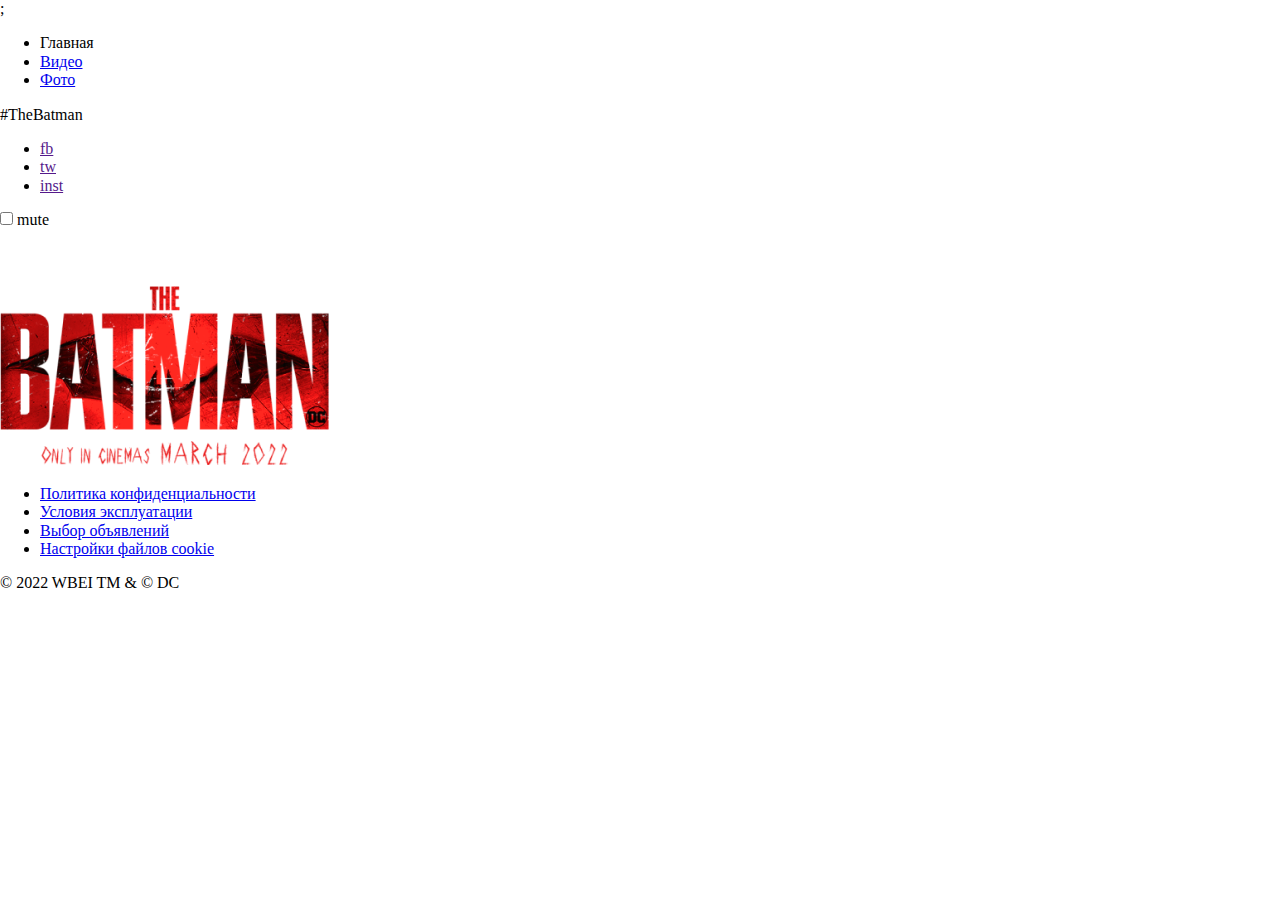
==== index.html @ fecd86e0 "init project" ====
<!DOCTYPE html>
<html lang="ru">
<head>
  <meta charset="UTF-8">
  <meta http-equiv="X-UA-Compatible" content="IE=edge">
  <meta name="viewport" content="width=device-width, initial-scale=1.0">
  <link rel="stylesheet" href="style/normalize.css">
  ;<link rel="stylesheet" href="style.css">
  <title>Batman 2022</title>
</head>
<body>
  <header class="header">
    <nav class="header__navigation navigation">
      <ul class="navigation__list">
        <li class="navigation__item">
          <a class="navigation__link">Главная</a>
        </li>
        <li class="navigation__item">
          <a class="navigation__link" href="video.html">Видео</a>
        </li>
        <li class="navigation__item">
          <a class="navigation__link" href="photo.html">Фото</a>
        </li>
      </ul>
      <p class="header__hastag">#TheBatman</p>
      <ul class="header__social social">
        <li class="social__item">
          <a href="" class="social__link">fb</a>
        </li>
        <li class="social__item">
          <a href="" class="social__link">tw</a>
        </li>
        <li class="social__item">
          <a href="" class="social__link">inst</a>
        </li>
      </ul>
    </nav>
    <div class="mute">
      <input class="mute__checkbox" type="checkbox"  id="mute">
      <label for="mute" class="mute__label">mute</label>
    </div>
  </header>

  <main class="main">
    <img class="logo" src="img/logo.png" alt="logotyp" width="329" height="235">
  </main>

  <footer class="footer">
    <ul class="footer__links">
      <li><a href="#" class="footer_link">Политика конфиденциальности</a></li>
      <li><a href="#" class="footer_link">Условия эксплуатации</a></li>
      <li><a href="#" class="footer_link">Выбор объявлений</a></li>
      <li><a href="#" class="footer_link">Настройки файлов cookie</a></li>
    </ul>

    <p class="footer_copyright">© 2022 WBEI TM & © DC</p>
  </footer>
</body>
</html>
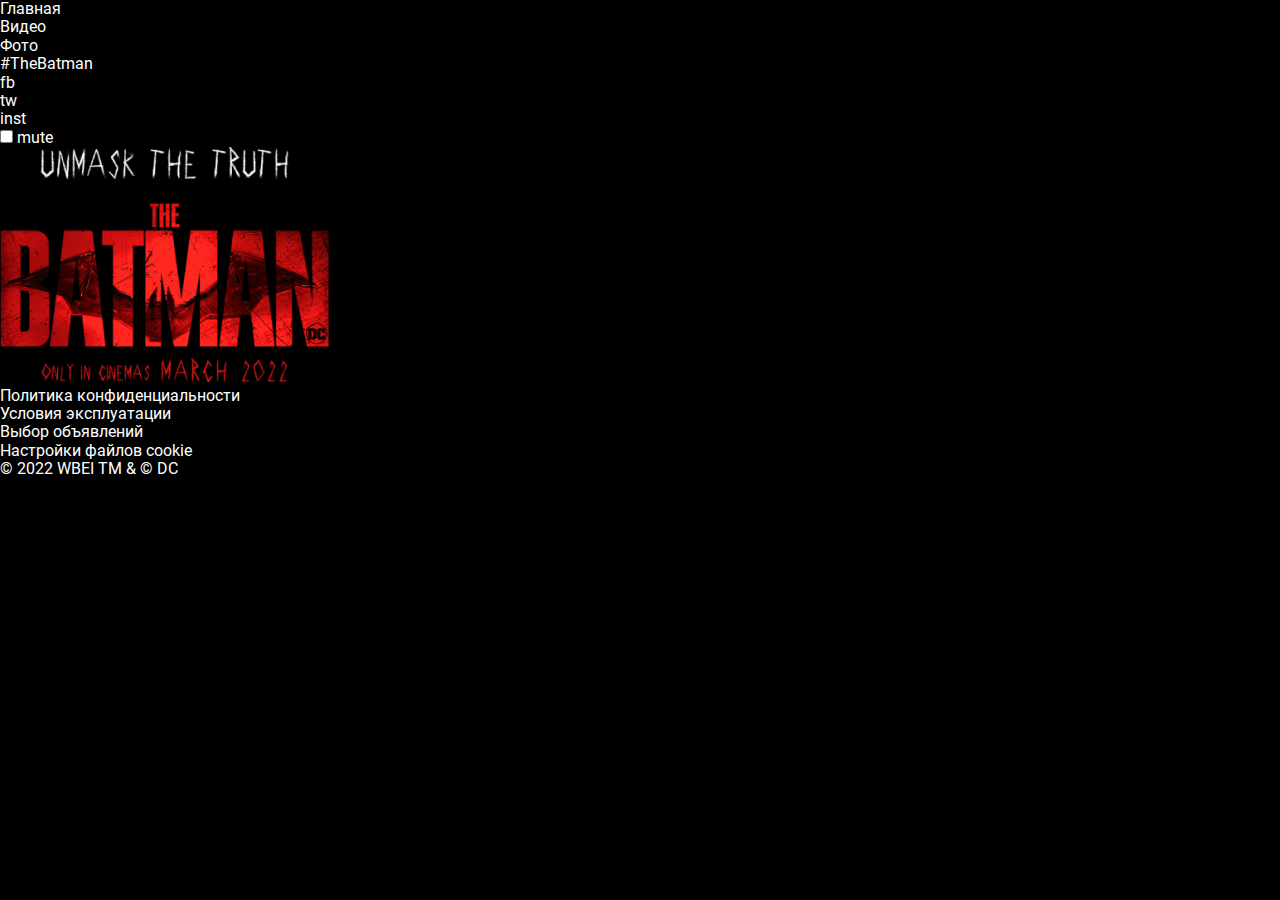
==== commit 106ad39d: "day1" ====
--- a/index.html
+++ b/index.html
@@ -4,8 +4,12 @@
   <meta charset="UTF-8">
   <meta http-equiv="X-UA-Compatible" content="IE=edge">
   <meta name="viewport" content="width=device-width, initial-scale=1.0">
+
+  <link rel="preload" href="fonts/roboto-v29-latin_cyrillic-regular.woff2" as="font" type="font/woff2" crossorigin>
+  <link rel="preload" href="fonts/roboto-v29-latin_cyrillic-500.woff2" as="font" type="font/woff2" crossorigin>
+  
   <link rel="stylesheet" href="style/normalize.css">
-  ;<link rel="stylesheet" href="style.css">
+  <link rel="stylesheet" href="style/style.css">
   <title>Batman 2022</title>
 </head>
 <body>
@@ -25,7 +29,7 @@
       <p class="header__hastag">#TheBatman</p>
       <ul class="header__social social">
         <li class="social__item">
-          <a href="" class="social__link">fb</a>
+          <a href="" class="social__link" aria-label="facebook">fb</a>
         </li>
         <li class="social__item">
           <a href="" class="social__link">tw</a>
@@ -41,7 +45,7 @@
     </div>
   </header>
 
-  <main class="main">
+  <main class="main_index">
     <img class="logo" src="img/logo.png" alt="logotyp" width="329" height="235">
   </main>
 
--- a/style/style.css
+++ b/style/style.css
@@ -0,0 +1,56 @@
+@font-face {
+  font-family: Roboto;
+  font-weight: 400;
+  font-display: swap;
+  src: local("Roboto"),
+    url("../fonts/roboto-v29-latin_cyrillic-regular.woff2") format("woff2"),
+    url("../fonts/roboto-v29-latin_cyrillic-regular.woff") format("woff");
+}
+@font-face {
+  font-family: Roboto;
+  font-weight: 500;
+  font-display: swap;
+  src: local("Roboto"),
+    url("../fonts/roboto-v29-latin_cyrillic-500.woff2") format("woff2"),
+    url("../fonts/roboto-v29-latin_cyrillic-500.woff") format("woff");
+}
+html {
+  box-sizing: border-box;
+}
+*,
+*::after,
+*::before {
+  box-sizing: inherit;
+}
+
+body {
+  height: 100vh;
+  min-width: 320px;
+  font-family: Roboto, sans-serif;
+  background-color: black;
+  color: #fff;
+}
+img {
+  /* чтрбы кнопка не выпадала из свроего родителя */
+  max-width: 100%;
+  height: auto;
+}
+button {
+  padding: 0;
+  cursor: pointer;
+}
+a {
+  color: inherit;
+  text-decoration: none;
+}
+ul {
+  list-style: none;
+  margin: 0;
+  padding: 0;
+}
+h1,
+h2,
+h3,
+p {
+  margin: 0;
+}
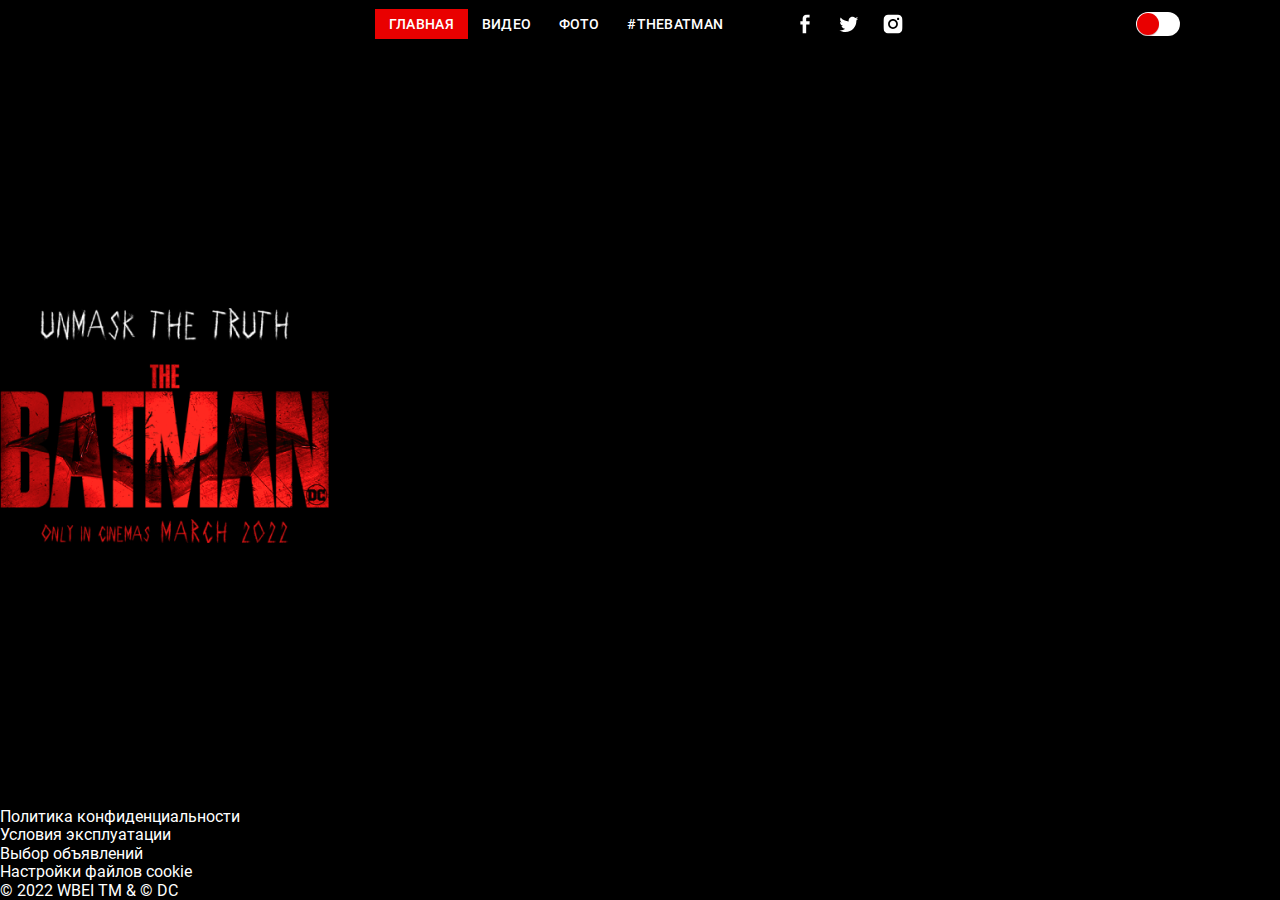
==== commit 374e1bf1: "checkbox" ====
--- a/index.html
+++ b/index.html
@@ -14,10 +14,13 @@
 </head>
 <body>
   <header class="header">
+    <button class="burger">menu</button>
+
     <nav class="header__navigation navigation">
+      <button class="navigation__close">close</button>
       <ul class="navigation__list">
         <li class="navigation__item">
-          <a class="navigation__link">Главная</a>
+          <a class="navigation__link navigation__link_active ">Главная</a>
         </li>
         <li class="navigation__item">
           <a class="navigation__link" href="video.html">Видео</a>
@@ -26,16 +29,16 @@
           <a class="navigation__link" href="photo.html">Фото</a>
         </li>
       </ul>
-      <p class="header__hastag">#TheBatman</p>
+      <p class="header__hashtag">#TheBatman</p>
       <ul class="header__social social">
         <li class="social__item">
-          <a href="" class="social__link" aria-label="facebook">fb</a>
+          <a href="img/GroupFb.svg" class="social__link social__link_fb" aria-label="facebook"></a>
         </li>
         <li class="social__item">
-          <a href="" class="social__link">tw</a>
+          <a href="img/GroupTw.svg" class="social__link social__link_twitter"></a>
         </li>
         <li class="social__item">
-          <a href="" class="social__link">inst</a>
+          <a href="img/GroupIns.svg" class="social__link social__link_inst"></a>
         </li>
       </ul>
     </nav>
--- a/style/style.css
+++ b/style/style.css
@@ -24,11 +24,15 @@
 }
 
 body {
+  /* zanuli all height */
   height: 100vh;
   min-width: 320px;
   font-family: Roboto, sans-serif;
   background-color: black;
   color: #fff;
+  display: flex;
+  flex-direction: column;
+  justify-content: space-between;
 }
 img {
   /* чтрбы кнопка не выпадала из свроего родителя */
@@ -54,3 +58,113 @@
 p {
   margin: 0;
 }
+.header {
+  padding-top: 9px;
+  padding-bottom: 9px;
+  position: relative;
+}
+.navigation {
+  display: flex;
+  justify-content: center;
+  align-items: center;
+  font-weight: 500;
+  font-size: 14px;
+  line-height: 16px;
+  letter-spacing: 0.02em;
+  text-transform: uppercase;
+}
+.navigation__list {
+  display: flex;
+  text-transform: uppercase;
+  margin-right: 14px;
+}
+.navigation__link {
+  padding: 7px 14px;
+  display: block;
+}
+.header__hashtag {
+  margin-right: 70px;
+}
+.navigation__link_active {
+  background-color: #e90000;
+}
+.social {
+  display: flex;
+  gap: 20px;
+}
+.social__link {
+  width: 24px;
+  height: 24px;
+  display: block;
+}
+.social__link_fb {
+  background-image: url(../img/GroupFb.svg);
+}
+.social__link_twitter {
+  background-image: url(../img/GroupTw.svg);
+}
+.social__link_inst {
+  background-image: url(../img/GroupIns.svg);
+}
+.burger {
+  display: none;
+}
+.mute {
+  position: absolute;
+  right: 100px;
+  /* sdvigaem naverh */
+  top: 50%;
+  transform: translateY(-50%);
+  width: 44px;
+  height: 24px;
+  /* vse vipadaushie elementy skruvaem */
+  overflow: hidden;
+  background-color: #fff;
+  border-radius: 30px;
+}
+.mute__checkbox {
+  position: relative;
+  width: 100%;
+  height: 100%;
+  padding: 0;
+  margin: 0;
+  opacity: 0;
+  cursor: pointer;
+  /* chtoby clikat */
+  z-index: 3;
+}
+.mute__label:before,
+.mute__label:after {
+  /* bez svoistva content after et before ne otobragautsa */
+  content: "";
+  position: absolute;
+  top: 1px;
+  left: 1px;
+  height: 22px;
+  width: 22px;
+  display: block;
+  border-radius: 50%;
+  background-color: #e90000;
+  box-shadow: 0px 1px 1px rgba(69, 2, 2, 0.3);
+  /* chtoby perekluchateli katalis */
+  transition: left 0.3s ease-in-out, right 0.3s ease-in-out;
+}
+.mute__label:before {
+}
+.mute__label:after {
+  right: -22px;
+  left: auto;
+}
+.mute__checkbox:checked + .mute__label:before {
+  left: -22px;
+}
+.mute__checkbox:checked + .mute__label:after {
+  right: 1px;
+}
+.navigation__close {
+  display: none;
+}
+.main {
+  /* razreshaem rastagivatsa elementy na vse svobodnoe prostranstvo */
+  flex-grow: 1;
+}
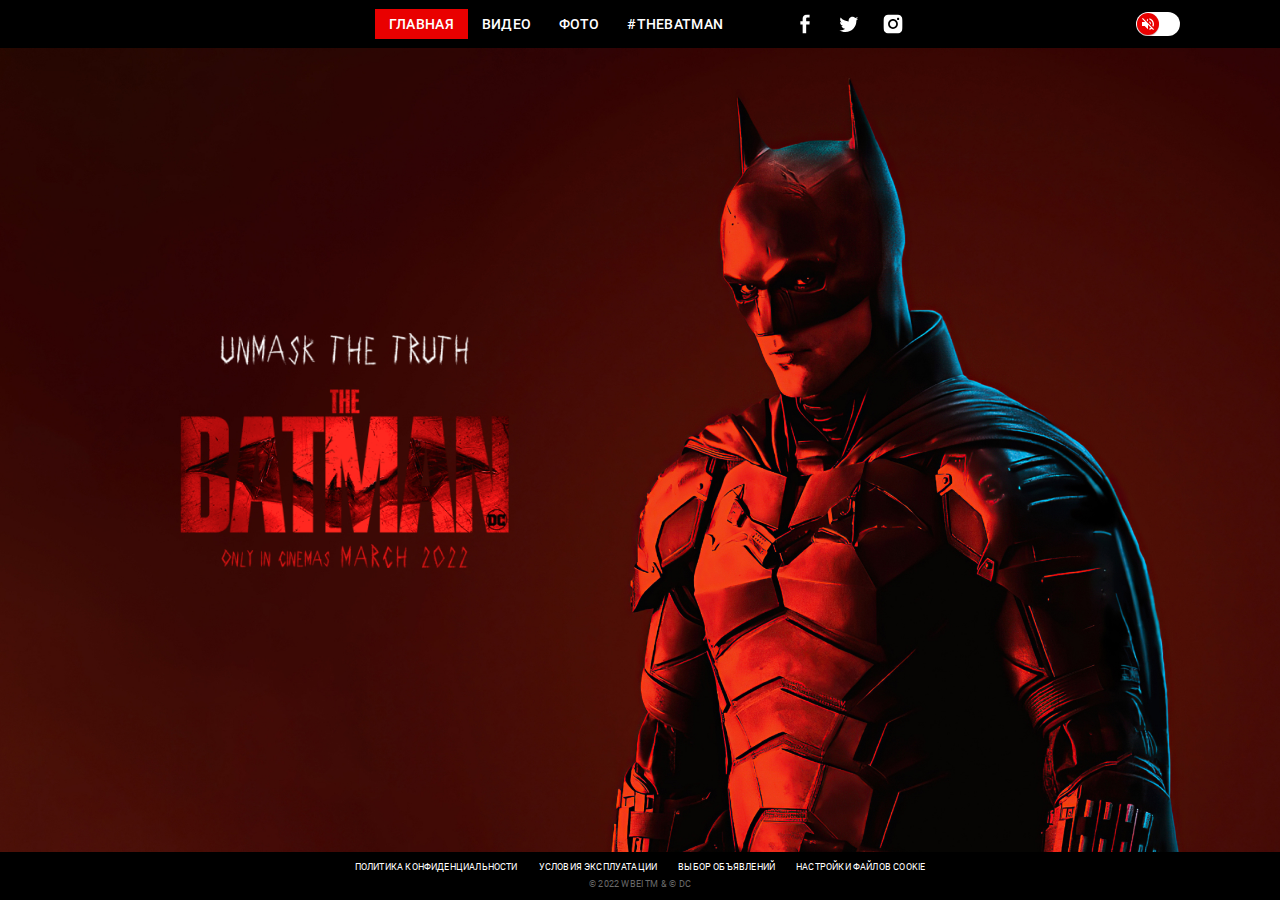
==== commit 09535fb7: "termine css pour index" ====
--- a/index.html
+++ b/index.html
@@ -48,7 +48,7 @@
     </div>
   </header>
 
-  <main class="main_index">
+  <main class="main main_index">
     <img class="logo" src="img/logo.png" alt="logotyp" width="329" height="235">
   </main>
 
@@ -60,7 +60,7 @@
       <li><a href="#" class="footer_link">Настройки файлов cookie</a></li>
     </ul>
 
-    <p class="footer_copyright">© 2022 WBEI TM & © DC</p>
+    <p class="footer__copyright">© 2022 WBEI TM & © DC</p>
   </footer>
 </body>
 </html>--- a/style/style.css
+++ b/style/style.css
@@ -148,12 +148,16 @@
   box-shadow: 0px 1px 1px rgba(69, 2, 2, 0.3);
   /* chtoby perekluchateli katalis */
   transition: left 0.3s ease-in-out, right 0.3s ease-in-out;
+  background-position: center;
+  background-repeat: no-repeat;
 }
 .mute__label:before {
+  background-image: url(../img/audio_off.svg);
 }
 .mute__label:after {
   right: -22px;
   left: auto;
+  background-image: url(../img/audio_on.svg);
 }
 .mute__checkbox:checked + .mute__label:before {
   left: -22px;
@@ -168,3 +172,31 @@
   /* razreshaem rastagivatsa elementy na vse svobodnoe prostranstvo */
   flex-grow: 1;
 }
+.main_index {
+  display: flex;
+  align-items: center;
+  background-image: url(../img/bg.jpg);
+  background-position: top;
+  background-size: cover;
+  padding-left: 180px;
+}
+
+.footer {
+  padding-top: 10px;
+  padding-bottom: 10px;
+  display: flex;
+  flex-direction: column;
+  align-items: center;
+  font-size: 9px;
+  line-height: 11px;
+  letter-spacing: 0.02em;
+  text-transform: uppercase;
+}
+.footer__links {
+  display: flex;
+  gap: 21px;
+  margin-bottom: 6px;
+}
+.footer__copyright {
+  color: #6a6a6a;
+}
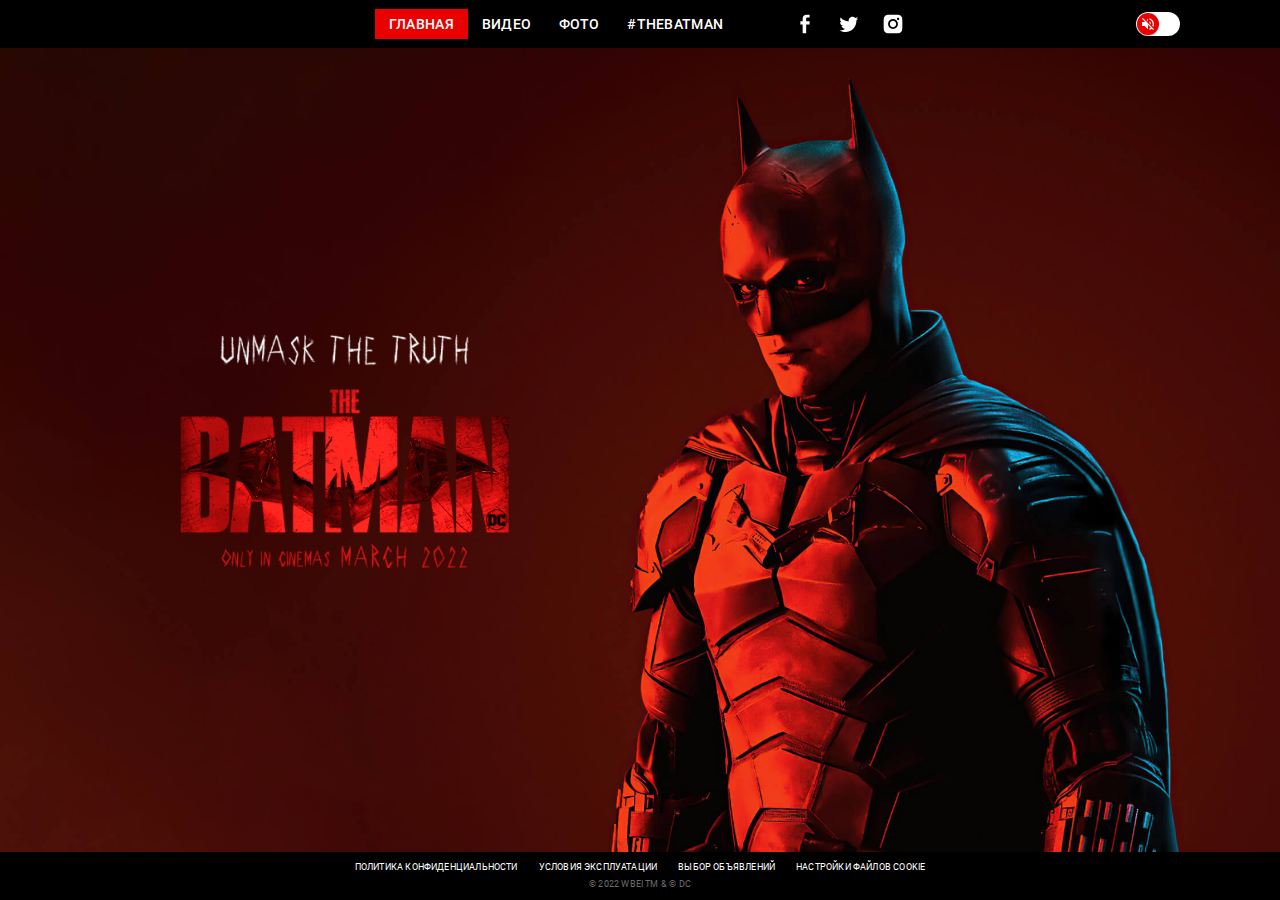
==== commit 8052be30: "add pages photo.html and video.html" ====
--- a/index.html
+++ b/index.html
@@ -14,10 +14,10 @@
 </head>
 <body>
   <header class="header">
-    <button class="burger">menu</button>
+    <button class="burger"></button>
 
     <nav class="header__navigation navigation">
-      <button class="navigation__close">close</button>
+      <button class="navigation__close"></button>
       <ul class="navigation__list">
         <li class="navigation__item">
           <a class="navigation__link navigation__link_active ">Главная</a>
--- a/style/style.css
+++ b/style/style.css
@@ -96,7 +96,10 @@
   width: 24px;
   height: 24px;
   display: block;
-}
+  /* color: #fff;
+  transition: color 0.3s ease-in-out; */
+}
+
 .social__link_fb {
   background-image: url(../img/GroupFb.svg);
 }
@@ -172,6 +175,14 @@
   /* razreshaem rastagivatsa elementy na vse svobodnoe prostranstvo */
   flex-grow: 1;
 }
+.logo {
+  animation: zoomIn 1s;
+}
+@keyframes zoomIn {
+  from {
+    transform: scale3d(0, 0, 0);
+  }
+}
 .main_index {
   display: flex;
   align-items: center;
@@ -200,3 +211,111 @@
 .footer__copyright {
   color: #6a6a6a;
 }
+@media (max-width: 1024px) {
+  .mute {
+    right: 20px;
+  }
+  .main_index {
+    padding-left: 60px;
+  }
+}
+@media (max-width: 768px) {
+  .header {
+    min-height: 50px;
+    display: flex;
+    align-items: center;
+    padding-left: 20px;
+    padding-right: 20px;
+  }
+  .burger {
+    /* hotim ubidet burger */
+    display: block;
+    width: 20px;
+    height: 12px;
+    background-color: transparent;
+    background-image: url(../img/burger.svg);
+    border: none;
+  }
+  .navigation {
+    position: fixed;
+    top: 0;
+    left: 0;
+    bottom: 0;
+    width: 240px;
+    /* menu uhodit */
+    transform: translateX(-240px);
+    background-color: #260707;
+    flex-direction: column;
+    justify-content: flex-start;
+    padding-top: 90px;
+    text-align: center;
+    align-items: stretch;
+    /* chtobi menu plavno ezdilo */
+    transition: transform 0.3s ease-in-out;
+  }
+  .navigation_active {
+    transform: translateX(0);
+  }
+  .navigation__list {
+    flex-direction: column;
+    margin-right: 0;
+    gap: 6px;
+    margin-bottom: 6px;
+  }
+  .navigation__link {
+    padding-top: 12px;
+    padding-bottom: 12px;
+  }
+  .header__hashtag {
+    margin-right: 0;
+    margin-bottom: 40px;
+  }
+  .navigation__close {
+    position: absolute;
+    display: block;
+    top: 20px;
+    left: 20px;
+    width: 16px;
+    height: 16px;
+
+    background-image: url(../img/close.svg);
+    background-color: transparent;
+    border: none;
+  }
+
+  .social {
+    justify-content: center;
+  }
+  .main_index {
+    padding-left: 30px;
+  }
+  .logo {
+    width: 230px;
+  }
+  .footer {
+    padding-left: 20px;
+    padding-right: 20px;
+    text-align: center;
+  }
+}
+@media (max-width: 580px) {
+  .main_index {
+    align-items: flex-end;
+    justify-content: center;
+    padding-bottom: 64 px;
+    padding-left: 0;
+    background-image: linear-gradient(
+        0.11deg,
+        rgba(0, 0, 0, 0.76) 32.14%,
+        rgba(255, 0, 0, 0) 72.56%
+      ),
+      url(../img/bgMob.jpg);
+  }
+  .logo {
+    width: 125px;
+  }
+  .footer {
+    font-size: 6px;
+    line-height: 7px;
+  }
+}
